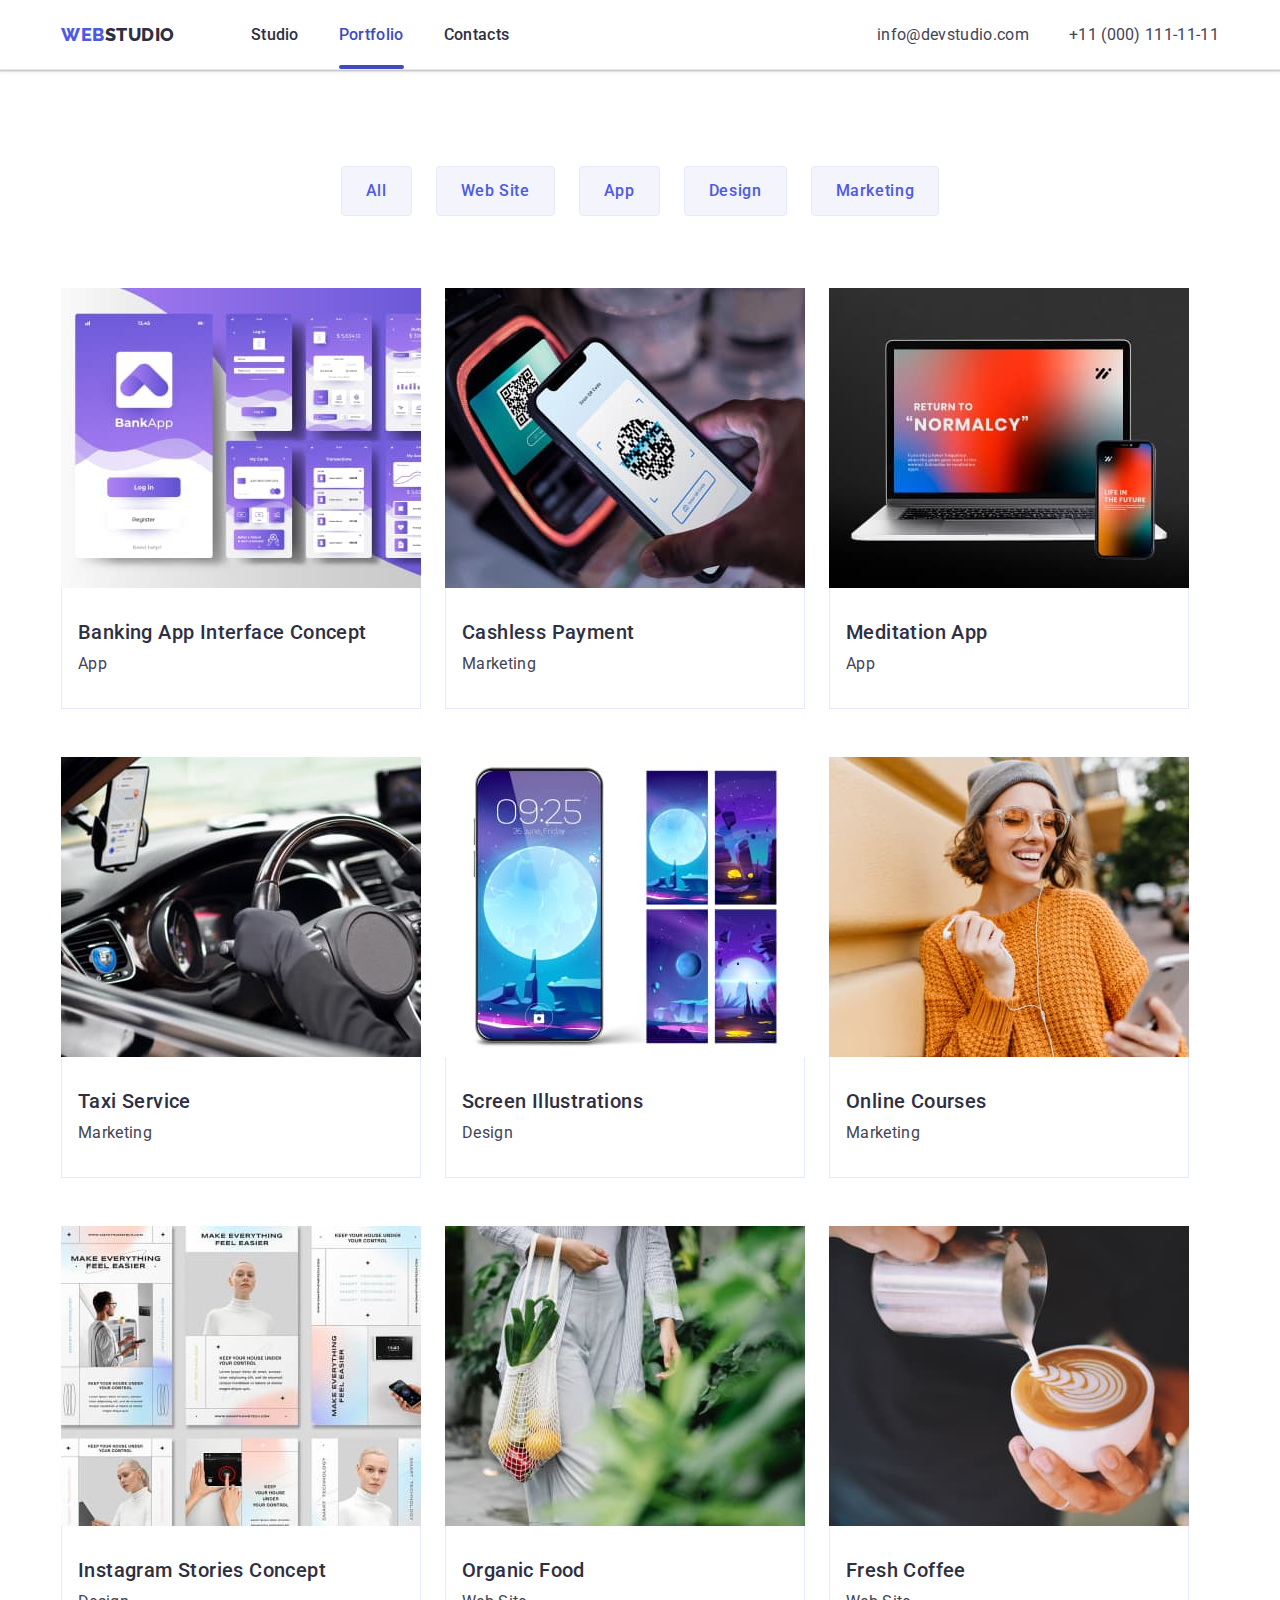
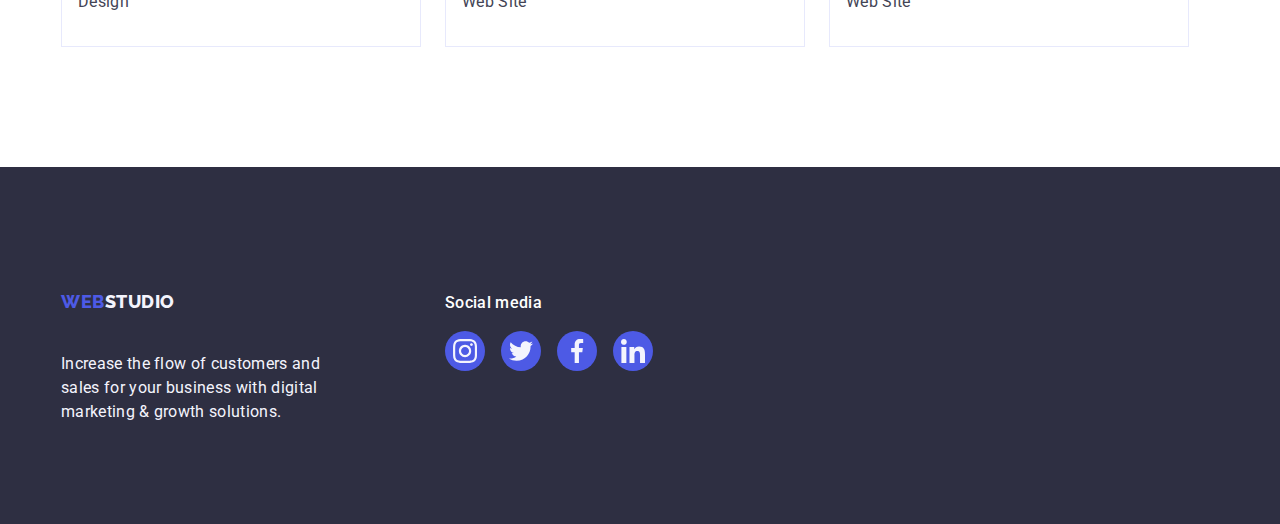
==== portfolio.html @ 6ee640bc "update" ====
<!DOCTYPE html>
<html lang="en">
  <head>
    <meta charset="UTF-8" />
    <meta name="viewport" content="width=device-width, initial-scale=1.0" />
    <title>Portfolio</title>

    <!-- modern normalize -->
    <link
      rel="stylesheet"
      href="https://cdnjs.cloudflare.com/ajax/libs/modern-normalize/2.0.0/modern-normalize.min.css"
      integrity="sha512-4xo8blKMVCiXpTaLzQSLSw3KFOVPWhm/TRtuPVc4WG6kUgjH6J03IBuG7JZPkcWMxJ5huwaBpOpnwYElP/m6wg=="
      crossorigin="anonymous"
      referrerpolicy="no-referrer"
    />

    <link rel="preconnect" href="https://fonts.googleapis.com" />
    <link rel="preconnect" href="https://fonts.gstatic.com" crossorigin />
    <link
      href="https://fonts.googleapis.com/css2?family=Montserrat:wght@600&family=Raleway:wght@800&family=Roboto:wght@400;500;700;900&display=swap"
      rel="stylesheet"
    />
    <link rel="stylesheet" href="./css/styles.css" />
  </head>
  <body>
    <!-- Header -->
    <header class="header">
      <div class="nav-container container">
        <nav class="nav">
          <a class="logo link" href="./index.html"
            >Web<span class="spanlogo">Studio</span></a
          >
          <ul class="list menu">
            <li class="list-header">
              <a class="link item" href="./index.html">Studio</a>
            </li>
            <li class="list-header">
              <a class="link item active" href="./portfolio.html">Portfolio</a>
            </li>
            <li class="list-header">
              <a class="link item" href="">Contacts</a>
            </li>
          </ul>
        </nav>

        <address class="address">
          <ul class="list">
            <li class="item">
              <a href="mailto:info@devstudio.com" class="link contact"
                >info@devstudio.com</a
              >
            </li>
            <li class="item">
              <a href="tel:+110001111111" class="link contact"
                >+11 (000) 111-11-11</a
              >
            </li>
          </ul>
        </address>
      </div>
    </header>

    <!-- Main -->

    <main>
      <section class="main-portfolio">
        <div class="container">
          <h1 class="visually-hidden">Services</h1>
          <ul class="list btn">
            <li><button type="button" class="btn-item">All</button></li>
            <li><button type="button" class="btn-item">Web Site</button></li>
            <li><button type="button" class="btn-item">App</button></li>
            <li><button type="button" class="btn-item">Design</button></li>
            <li><button type="button" class="btn-item">Marketing</button></li>
          </ul>

          <ul class="list service-portoflio">
            <li class="list-calc">
              <a class="services-link">
                <div class="service-img">
                  <img
                    src="./images/banking-app.jpg"
                    alt="banking app"
                    width="360"
                  />
                  <p class="svc-img-desc">
                    14 Stylish and User-Friendly App Design Concepts · Task
                    Manager App · Calorie Tracker App · Exotic Fruit Ecommerce
                    App · Cloud Storage App
                  </p>
                </div>
                <div class="service-text">
                  <h2 class="section-header">Banking App Interface Concept</h2>
                  <p class="list-text">App</p>
                </div>
              </a>
            </li>

            <li class="list-calc">
              <a class="services-link">
                <div class="service-img">
                  <img
                    src="./images/cashless-payment.jpg"
                    alt="cashless payment"
                    width="360"
                  />
                  <p class="svc-img-desc">
                    14 Stylish and User-Friendly App Design Concepts · Task
                    Manager App · Calorie Tracker App · Exotic Fruit Ecommerce
                    App · Cloud Storage App
                  </p>
                </div>
                <div class="service-text">
                  <h2 class="section-header">Cashless Payment</h2>
                  <p class="list-text">Marketing</p>
                </div>
              </a>
            </li>

            <li class="list-calc">
              <a class="services-link">
                <div class="service-img">
                  <img
                    src="./images/meditation-app.jpg"
                    alt="meditation app"
                    width="360"
                  />
                  <p class="svc-img-desc">
                    14 Stylish and User-Friendly App Design Concepts · Task
                    Manager App · Calorie Tracker App · Exotic Fruit Ecommerce
                    App · Cloud Storage App
                  </p>
                </div>
                <div class="service-text">
                  <h2 class="section-header">Meditation App</h2>
                  <p class="list-text">App</p>
                </div>
              </a>
            </li>

            <li class="list-calc">
              <a class="services-link">
                <div class="service-img">
                  <img
                    src="./images/taxi-service.jpg"
                    alt="taxi service"
                    width="360"
                  />
                  <p class="svc-img-desc">
                    14 Stylish and User-Friendly App Design Concepts · Task
                    Manager App · Calorie Tracker App · Exotic Fruit Ecommerce
                    App · Cloud Storage App
                  </p>
                </div>
                <div class="service-text">
                  <h2 class="section-header">Taxi Service</h2>
                  <p class="list-text">Marketing</p>
                </div>
              </a>
            </li>

            <li class="list-calc">
              <a class="services-link">
                <div class="service-img">
                  <img
                    src="./images/screen-illustrations.jpg"
                    alt="screen illustrations"
                    width="360"
                  />
                  <p class="svc-img-desc">
                    14 Stylish and User-Friendly App Design Concepts · Task
                    Manager App · Calorie Tracker App · Exotic Fruit Ecommerce
                    App · Cloud Storage App
                  </p>
                </div>
                <div class="service-text">
                  <h2 class="section-header">Screen Illustrations</h2>
                  <p class="list-text">Design</p>
                </div>
              </a>
            </li>

            <li class="list-calc">
              <a class="services-link">
                <div class="service-img">
                  <img
                    src="./images/online-courses.jpg"
                    alt="online courses"
                    width="360"
                  />
                  <p class="svc-img-desc">
                    14 Stylish and User-Friendly App Design Concepts · Task
                    Manager App · Calorie Tracker App · Exotic Fruit Ecommerce
                    App · Cloud Storage App
                  </p>
                </div>
                <div class="service-text">
                  <h2 class="section-header">Online Courses</h2>
                  <p class="list-text">Marketing</p>
                </div>
              </a>
            </li>

            <li class="list-calc">
              <a class="services-link">
                <div class="service-img">
                  <img
                    src="./images/instragram.jpg"
                    alt="instragram"
                    width="360"
                  />
                  <p class="svc-img-desc">
                    14 Stylish and User-Friendly App Design Concepts · Task
                    Manager App · Calorie Tracker App · Exotic Fruit Ecommerce
                    App · Cloud Storage App
                  </p>
                </div>
                <div class="service-text">
                  <h2 class="section-header">Instagram Stories Concept</h2>
                  <p class="list-text">Design</p>
                </div>
              </a>
            </li>
            <li class="list-calc">
              <a class="services-link">
                <div class="service-img">
                  <img
                    src="./images/organic-food.jpg"
                    alt="organic food"
                    width="360"
                  />
                  <p class="svc-img-desc">
                    14 Stylish and User-Friendly App Design Concepts · Task
                    Manager App · Calorie Tracker App · Exotic Fruit Ecommerce
                    App · Cloud Storage App
                  </p>
                </div>
                <div class="service-text">
                  <h2 class="section-header">Organic Food</h2>
                  <p class="list-text">Web Site</p>
                </div>
              </a>
            </li>

            <li class="list-calc">
              <a class="services-link">
                <div class="service-img">
                  <img
                    src="./images/fresh-coffee.jpg"
                    alt="fresh coffee"
                    width="360"
                  />
                  <p class="svc-img-desc">
                    14 Stylish and User-Friendly App Design Concepts · Task
                    Manager App · Calorie Tracker App · Exotic Fruit Ecommerce
                    App · Cloud Storage App
                  </p>
                </div>
                <div class="service-text">
                  <h2 class="section-header">Fresh Coffee</h2>
                  <p class="list-text">Web Site</p>
                </div>
              </a>
            </li>
          </ul>
        </div>
      </section>
    </main>

    <!--footer-->
    <footer class="footer">
      <div class="container footer-container">
        <div class="footer-wrapper">
          <a href="./index.html" class="logo link footer-link"
            >Web<span class="logofooter">Studio</span></a
          >
          <p class="footerp">
            Increase the flow of customers and sales for your business with
            digital marketing & growth solutions.
          </p>
        </div>

        <div class="footer-wrapper">
          <p class="footer-psocmed">Social media</p>
          <ul class="list footer-socmed">
            <!-- insagram-->
            <li class="footer-socmed-icons">
              <a href="#" class="footer-socmed-link">
                <svg
                  class="footer-socmed-icon"
                  xmlns="http://www.w3.org/2000/svg"
                  width="24"
                  height="24"
                >
                  <use href="./images/icons.svg#footer-instagram"></use>
                </svg>
              </a>
            </li>
            <!-- insagram-->
            <li class="footer-socmed-icons">
              <a href="#" class="footer-socmed-link">
                <svg
                  class="footer-socmed-icon"
                  xmlns="http://www.w3.org/2000/svg"
                  width="24"
                  height="24"
                >
                  <use href="./images/icons.svg#footer-twitter"></use>
                </svg>
              </a>
            </li>
            <!-- facebook-->
            <li class="footer-socmed-icons">
              <a href="#" class="footer-socmed-link">
                <svg
                  class="footer-socmed-icon"
                  xmlns="http://www.w3.org/2000/svg"
                  width="24"
                  height="24"
                >
                  <use href="./images/icons.svg#footer-facebook"></use>
                </svg>
              </a>
            </li>
            <!-- facebook-->

            <!-- linkedin-->
            <li class="footer-socmed-icons">
              <a href="#" class="footer-socmed-link">
                <svg
                  class="footer-socmed-icon"
                  xmlns="http://www.w3.org/2000/svg"
                  width="24"
                  height="24"
                >
                  <use href="./images/icons.svg#footer-linkedin"></use>
                </svg>
              </a>
            </li>
          </ul>
        </div>
      </div>
    </footer>
  </body>
</html>
---- css/styles.css ----
* {
  padding: 0;
  margin: 0;
}

:root {
  --Roboto: "Roboto", sans-serif;
  --Raleway: "Raleway", sans-serif;
  --White: #ffffff;
  --Slate: #434455;
  --Navy-blue: #2e2f42;
  --Ocean: #404bbf;
  --Iris: #4d5ae5;
  --Cloud: #f4f4fd;
  --Cornflower: #e7e9fc;
  --Green: #31d0aa;
  --light-slate: #8e8f99;
  --Dairy: #fcfcfc;
}

.container {
  width: 1158px;
  margin: 0 auto;
  padding: 0 15px;
}

.nav-container {
  display: flex;
  justify-content: space-between;
}

.nav,
.address {
  display: flex;
  align-items: center;
}

.menu {
  display: flex;
  gap: 40px;
}

.address > .list {
  display: flex;
  gap: 40px;
}

.header {
  border-bottom: 1px solid var(--Cornflower);
  box-shadow: 0px 2px 1px rgba(46, 47, 66, 0.08),
    0px 1px 1px rgba(46, 47, 66, 0.16), 0px 1px 6px rgba(46, 47, 66, 0.08);
}

.list {
  list-style: none;
}

.address {
  font-style: normal;
}

.contact {
  font-size: 16px;
  line-height: 1.5;
  letter-spacing: 0.02em;
  color: var(--Slate);
}

.list-header {
  font-weight: 500;
  font-size: 16px;
  line-height: 1.5;
  letter-spacing: 0.02em;
  color: var(--Navy-blue);
}

body {
  font-family: var(--Roboto);
  color: var(--Slate);
  background-color: var(--White);
}

.link {
  text-decoration: none;
  padding: 24px 0;
}

.link.item.active {
  position: relative;
  transition: color 250ms cubic-bezier(0.4, 0, 0.2, 1);
  color: var(--Ocean);
}

.active::after {
  content: "";
  position: absolute;
  left: 0;
  bottom: -1px;
  height: 4px;
  background-color: var(--Ocean);
  border-radius: 2px;
  width: 100%;
}

.item {
  font-size: 16px;
  line-height: 1.5;
  letter-spacing: 0.02em;
  color: var(--Navy-blue);
  text-decoration: none;
}

.item > .link {
  transition: color 250ms cubic-bezier(0.4, 0, 0.2, 1);
}

.link:focus,
.link:hover {
  color: var(--Ocean);
}

/* logo */
.logo {
  font-family: var(--Raleway);
  font-weight: 800;
  font-size: 18px;
  line-height: 1.17;
  letter-spacing: 0.03em;
  text-transform: uppercase;
  color: var(--Iris);
  margin-right: 76px;
}

.spanlogo {
  color: var(--Navy-blue);
}

.logofooter {
  color: var(--Cloud);
}

/* section one */
.section-one {
  background-color: var(--Navy-blue);
  font-family: var(--Roboto);
  padding: 188px 0;
  background-image: linear-gradient(
      rgba(46, 47, 66, 0.7),
      rgba(46, 47, 66, 0.7)
    ),
    url(../images/hero-people-office.jpg);

  background-repeat: no-repeat;
  background-position: center;
  background-size: cover;
  max-width: 1440px, 1440px;
}

.icon-container {
  display: flex;
  align-items: center;
  justify-content: center;
  height: 112px;
  background-color: var(--Cloud);
  border-radius: 4px;
  margin-bottom: 8px;
}

.button {
  background-color: var(--Iris);
  font-family: var(--Roboto);
  font-weight: 500;
  font-size: 16px;
  line-height: 1.5;
  letter-spacing: 0.04em;
  color: var(--White);
  cursor: pointer;
  height: 56px;
  border: none;
  min-width: 169px;
  border-radius: 4px;
  display: block;
  margin: 0 auto;
  transition: background-color 250ms cubic-bezier(0.4, 0, 0.2, 1);
}

.button:hover,
.button:focus {
  background-color: var(--Ocean);
}

.hero-header {
  font-size: 56px;
  line-height: 1.07;
  text-align: center;
  letter-spacing: 0.02em;
  color: var(--White);
  max-width: 496px;
  margin: 0 auto 48px;
}

.list-text {
  line-height: 1.5;
  letter-spacing: 0.02em;
}

.section-header {
  font-size: 20px;
  line-height: 1.2;
  letter-spacing: 0.02em;
  color: var(--Navy-blue);
  font-weight: 500;
  margin-bottom: 8px;
}

/* section two */

.section-two {
  padding: 120px 0;
}

.visually-hidden {
  position: absolute;
  width: 1px;
  height: 1px;
  margin: -1px;
  border: 0;
  padding: 0;
  white-space: nowrap;
  clip-path: inset(100%);
  clip: rect(0 0 0 0);
  overflow: hidden;
}
.section-two-list {
  display: flex;
  gap: 24px;
}

.section-two-header {
  margin-bottom: 8px;
}
.list-calc {
  flex-basis: calc((100% - 72px) / 4);
}

/*section three*/
.section-three {
  padding-bottom: 120px;
}

.sectionthree-header {
  font-size: 36px;
  line-height: 1.11;
  text-align: center;
  letter-spacing: 0.02em;
  text-transform: capitalize;
  color: var(--Navy-blue);
  margin-bottom: 72px;
}

.service {
  display: flex;
  gap: 24px;
}
/*section four*/

.sectionfour-header {
  font-weight: 500;
  font-size: 36px;
  line-height: 1.11;
  letter-spacing: 0.02em;
  color: var(--Navy-blue);
  text-transform: capitalize;
  text-align: center;
  margin-bottom: 72px;
}

.sectionfour-text {
  font-size: 16px;
  line-height: 1.5;
  letter-spacing: 0.02em;
  color: var(--Slate);
  text-align: center;
}

.sectionfour-list {
  background-color: var(--White);
  border-radius: 0px 0px 4px 4px;
  box-shadow: 0px 1px 6px rgba(46, 47, 66, 0.08),
    0px 1px 1px rgba(46, 47, 66, 0.16), 0px 2px 1px rgba(46, 47, 66, 0.08);
}

.section-four {
  background-color: var(--Cloud);
  padding: 120px 0;
}

.section-four-name {
  text-align: center;
  margin-bottom: 8px;
}

.team {
  display: flex;
  gap: 24px;
}

.member-info {
  padding: 32px 0;
}

.socmed-list {
  display: flex;
  justify-content: center;
  gap: 24px;
  margin-top: 8px;
}

.socmed-icon {
  fill: var(--Cloud);
  gap: 24px;
  align-items: center;
}

.socmed-items {
  width: 40px;
  height: 40px;
}

.socmed-link {
  width: 100%;
  height: 100%;
  background-color: var(--Iris);
  justify-content: center;
  border-radius: 50%;
  display: flex;
  align-items: center;
  transition: background-color 250ms cubic-bezier(0.4, 0, 0.2, 1);
}

.socmed-link:hover,
.socmed-link:focus {
  background-color: var(--Ocean);
}
/*img block*/
img {
  display: block;
}

/*section five*/

.section-five {
  padding: 120px 0;
}

.section-five-header {
  font-size: 36px;
  line-height: 1.11;
  color: var(--Navy-blue);
  margin-bottom: 72px;
  text-align: center;
}

.customer {
  display: flex;
  gap: 24px;
}

.customer-list {
  width: calc((100% - 120px) / 6);
  height: 88px;
}

.customer-link {
  width: 100%;
  height: 100%;
  border: 1px solid var(--light-slate);
  border-radius: 4px;
  display: flex;
  align-items: center;
  justify-content: center;
  color: var(--light-slate);
  transition: border-color 250ms cubic-bezier(0.4, 0, 0.2, 1),
    color 250ms cubic-bezier(0.4, 0, 0.2, 1);
}

.customer-link:hover,
.customer-link:focus {
  border-color: var(--Ocean);
  color: var(--Ocean);
}

.customer-icon {
  fill: currentColor;
}

/* footer */

.footer-psocmed {
  font-weight: 500;
  font-size: 16px;
  line-height: 1.5;
  letter-spacing: 0.02em;
  color: var(--White);
  margin-bottom: 16px;
}

.footer-wrapper {
  margin-right: 120px;
}

.footer-container {
  display: flex;
  align-items: baseline;
}

.footer-socmed {
  display: flex;
  gap: 16px;
}

.footer-socmed-icons {
  width: 40px;
  height: 40px;
}

.footer-socmed-link {
  width: 100%;
  height: 100%;
  background-color: var(--Iris);
  border-radius: 50%;
  display: flex;
  align-items: center;
  justify-content: center;
  transition: background-color 250ms cubic-bezier(0.4, 0, 0.2, 1);
}

.footer-socmed-link:hover,
.footer-socmed-link:focus {
  background-color: var(--Green);
}
.footer-socmed-icon {
  fill: var(--Cloud);
}
/* footer logo */
.footer {
  line-height: 1.5;
  letter-spacing: 0.02em;
  font-family: "Roboto", sans-serif;
  background-color: var(--Navy-blue);
  padding: 100px 0;
}

.footer-link {
  display: inline-block;
  margin-bottom: 16px;
}

.footerp {
  color: var(--Cloud);
  max-width: 264px;
}

/*Portfolio*/
.btn {
  display: flex;
  justify-content: center;
  gap: 24px;
  margin-bottom: 72px;
}
.btn-item {
  font-family: var(--Roboto);
  font-weight: 500;
  font-size: 16px;
  line-height: 1.5;
  letter-spacing: 0.04em;
  color: var(--Iris);
  background-color: var(--Cloud);
  cursor: pointer;
  border: 1px solid var(--Cornflower);
  padding: 12px 24px;
  border-radius: 4px;
  transition: color 250ms cubic-bezier(0.4, 0, 0.2, 1),
    background-color 250ms cubic-bezier(0.4, 0, 0.2, 1),
    border-color 250ms cubic-bezier(0.4, 0, 0.2, 1),
    box-shadow 250ms cubic-bezier(0.4, 0, 0.2, 1);
}

.btn-item:focus,
.btn-item:hover {
  color: var(--White);
  background-color: var(--Ocean);
  border: 1px solid transparent;
  box-shadow: 0px 3px 1px rgba(0, 0, 0, 0.1), 0px 2px 1px rgba(0, 0, 0, 0.08),
    0px 2px 2px rgba(0, 0, 0, 0.12);
}

.main-portfolio {
  padding: 96px 0 120px 0;
}

.service-portoflio {
  display: flex;
  flex-wrap: wrap;
  column-gap: 24px;
  row-gap: 48px;
}

.service-text {
  padding: 32px 16px;
  border: 1px solid var(--Cornflower);
  border-top: none;
}

.services-link {
  display: block;
  transition: box-shadow 250ms cubic-bezier(0.4, 0, 0.2, 1);
}

.services-link:hover .svc-img-desc,
.services-link:focus .svc-img-desc {
  transform: translateY(0%);
}

.services-link:hover,
.services-link:focus {
  box-shadow: 0px 1px 6px rgba(46, 47, 66, 0.08),
    0px 1px 1px rgba(46, 47, 66, 0.16), 0px 2px 1px rgba(46, 47, 66, 0.08);
}

.service-img {
  position: relative;
  overflow: hidden;
}

.svc-img-desc {
  position: absolute;
  top: 0;
  font-size: 16px;
  line-height: 1.5;
  letter-spacing: 0.02em;
  color: var(--Cloud);
  padding: 40px 32px;
  background-color: var(--Iris);
  height: 100%;
  width: 100%;
  transform: translateY(100%);
  transition: transform 250ms cubic-bezier(0.4, 0, 0.2, 1);
}
/*modal window*/
.modal-order-service {
  position: fixed;
  top: 0;
  left: 0;
  width: 100%;
  height: 100%;
  background-color: rgba(46, 47, 66, 0.4);
  transition: opacity 250ms cubic-bezier(0.4, 0, 0.2, 1),
    visibility 250ms cubic-bezier(0.4, 0, 0.2, 1);
}

.is-hidden {
  opacity: 0;
  visibility: hidden;
  pointer-events: none;
}

.modal-window {
  position: absolute;
  top: 50%;
  left: 50%;
  transform: translate(-50%, -50%) scale(1);
  width: 408px;
  min-height: 584px;
  background-color: var(--Dairy);
  box-shadow: 0px 1px 1px rgba(0, 0, 0, 0.14), 0px 1px 3px rgba(0, 0, 0, 0.12),
    0px 2px 1px rgba(0, 0, 0, 0.2);
  border-radius: 4px;
  transition: transform 250ms cubic-bezier(0.4, 0, 0.2, 1);
}

.modal-close-button {
  position: absolute;
  top: 24px;
  right: 24px;
  width: 24px;
  height: 24px;
  border-radius: 50%;
  display: flex;
  align-items: center;
  justify-content: center;
  background-color: var(--Cornflower);
  border: 1px solid rgba(0, 0, 0, 0.1);
  padding: 0;
  cursor: pointer;
  transition: background-color 250ms cubic-bezier(0.4, 0, 0.2, 1),
    border 250ms cubic-bezier(0.4, 0, 0.2, 1);
}

.modal-close-button:hover,
.modal-close-button:focus {
  background-color: var(--Ocean);
  border: none;
}

.modal-close-button:hover,
.modal-close-button:focus {
  fill: var(--White);
}

.modal-close-icon {
  transition: fill 250ms cubic-bezier(0.4, 0, 0.2, 1);
}
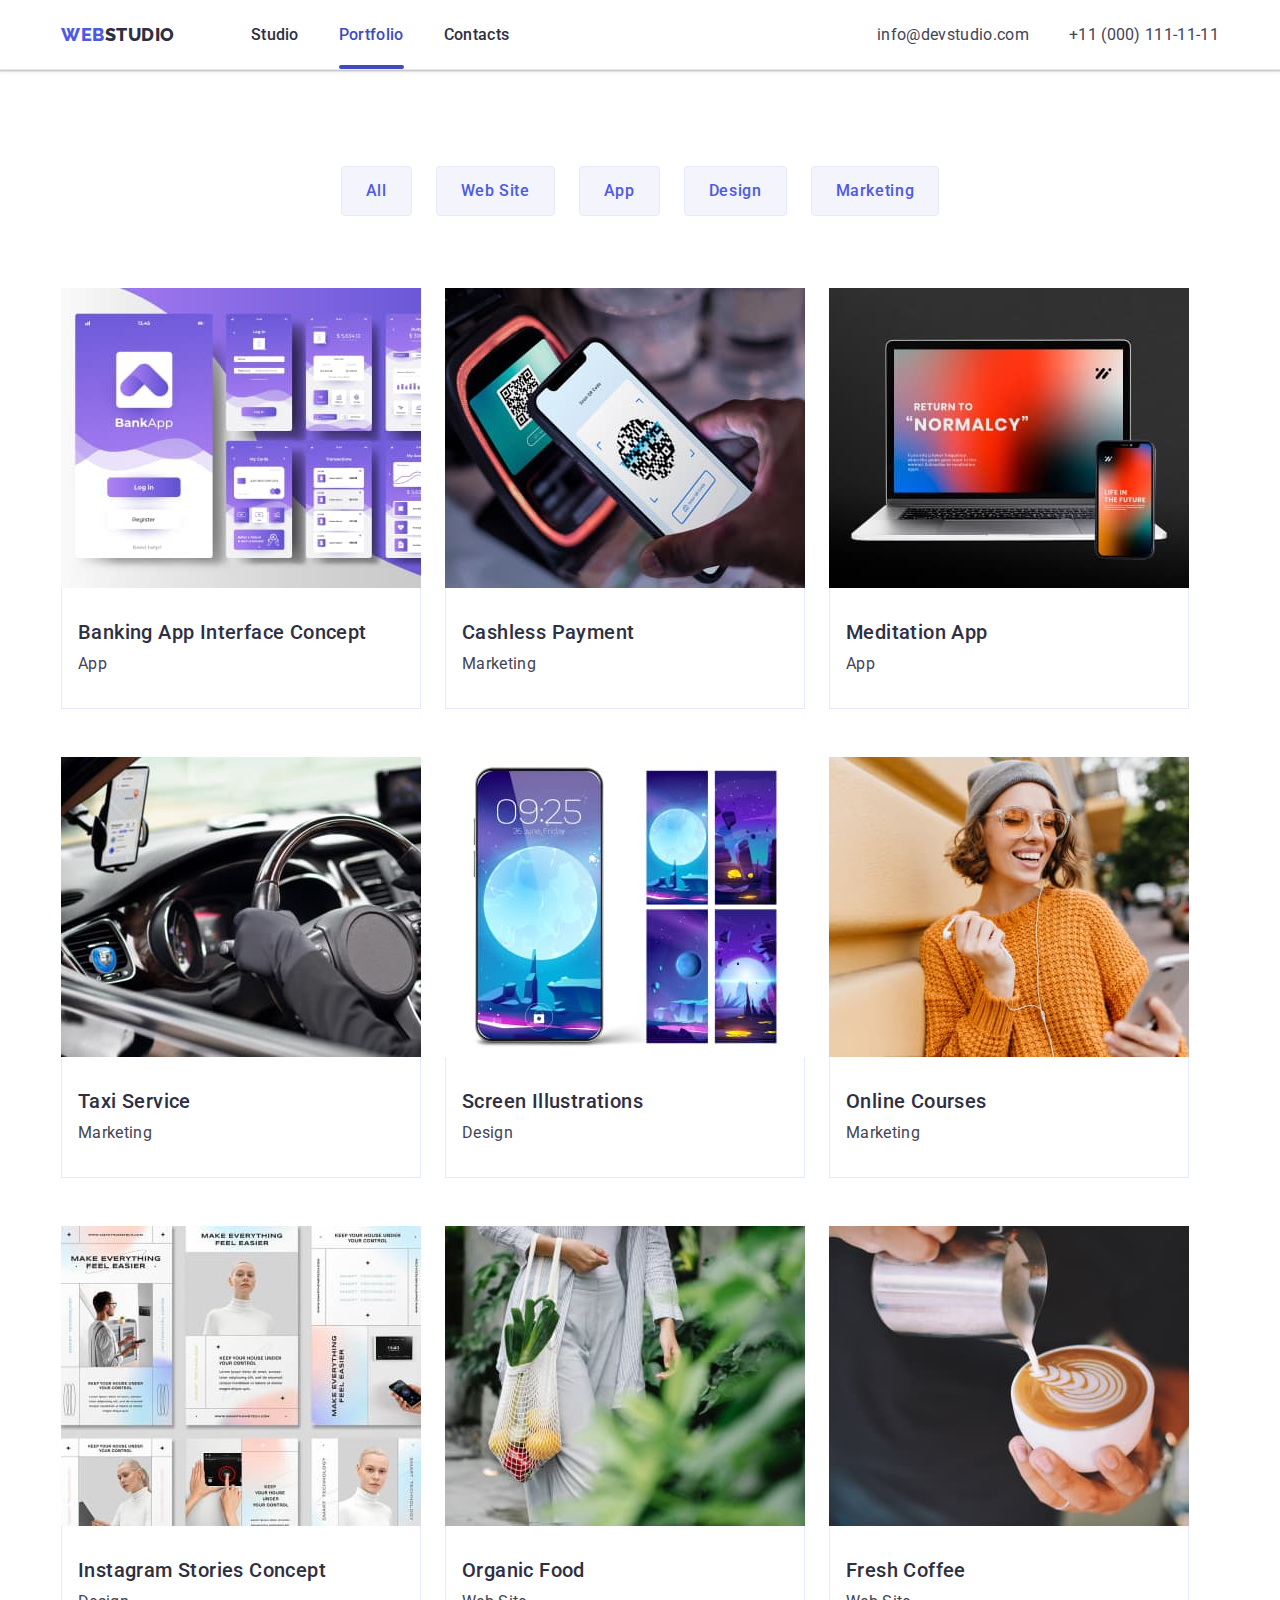
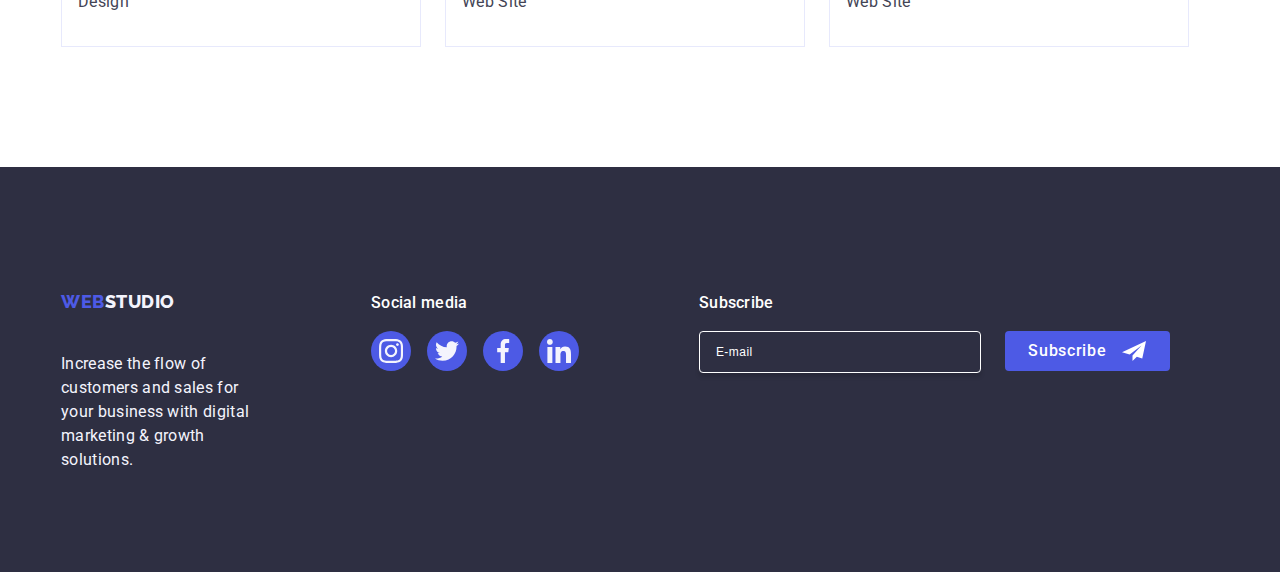
==== commit 106bbe00: "footer update" ====
--- a/portfolio.html
+++ b/portfolio.html
@@ -339,6 +339,30 @@
             </li>
           </ul>
         </div>
+
+        <div class="footer-wrapper">
+          <p class="footer-subscribe">Subscribe</p>
+          <form class="footer-form">
+            <label class="footer-form-label">
+              <input
+                type="email"
+                name="email"
+                placeholder="E-mail"
+                class="footer-sub-input"
+            /></label>
+            <button type="submit" class="footer-sub-btn">
+              Subscribe
+              <svg
+                xmlns="http://www.w3.org/2000/svg"
+                width="24"
+                height="24"
+                class="subscribe-icon"
+              >
+                <use href="./images/icons.svg#footer-subscribe"></use>
+              </svg>
+            </button>
+          </form>
+        </div>
       </div>
     </footer>
   </body>
--- a/css/styles.css
+++ b/css/styles.css
@@ -442,6 +442,7 @@
 .footer-socmed-icon {
   fill: var(--Cloud);
 }
+
 /* footer logo */
 .footer {
   line-height: 1.5;
@@ -461,6 +462,59 @@
   max-width: 264px;
 }
 
+.footer-subscribe {
+  margin-bottom: 16px;
+  font-weight: 500;
+  font-size: 16px;
+  line-height: 1.5;
+  letter-spacing: 0.02em;
+  color: var(--White);
+}
+
+.footer-form {
+  display: flex;
+  gap: 24px;
+}
+
+.footer-sub-input {
+  width: 264px;
+  height: 40px;
+  border: 1px solid var(--White);
+  background-color: transparent;
+  font-size: 12px;
+  line-height: 1.5;
+  letter-spacing: 0.04em;
+  padding-left: 16px;
+  box-shadow: 0px 4px 4px 0px rgba(0, 0, 0, 0.15);
+  border-radius: 4px;
+  color: var(--White);
+}
+
+.footer-sub-input::placeholder {
+  color: var(--White);
+}
+
+.footer-sub-btn {
+  min-width: 165px;
+  height: 40px;
+  display: flex;
+  justify-content: center;
+  align-items: center;
+  font-family: var(--Roboto);
+  font-size: 16px;
+  font-weight: 500;
+  line-height: 1.5;
+  letter-spacing: 0.04em;
+  color: var(--White);
+  cursor: pointer;
+  background-color: var(--Iris);
+  border-radius: 4px;
+  border: none;
+}
+
+.subscribe-icon {
+  margin-left: 16px;
+}
 /*Portfolio*/
 .btn {
   display: flex;
